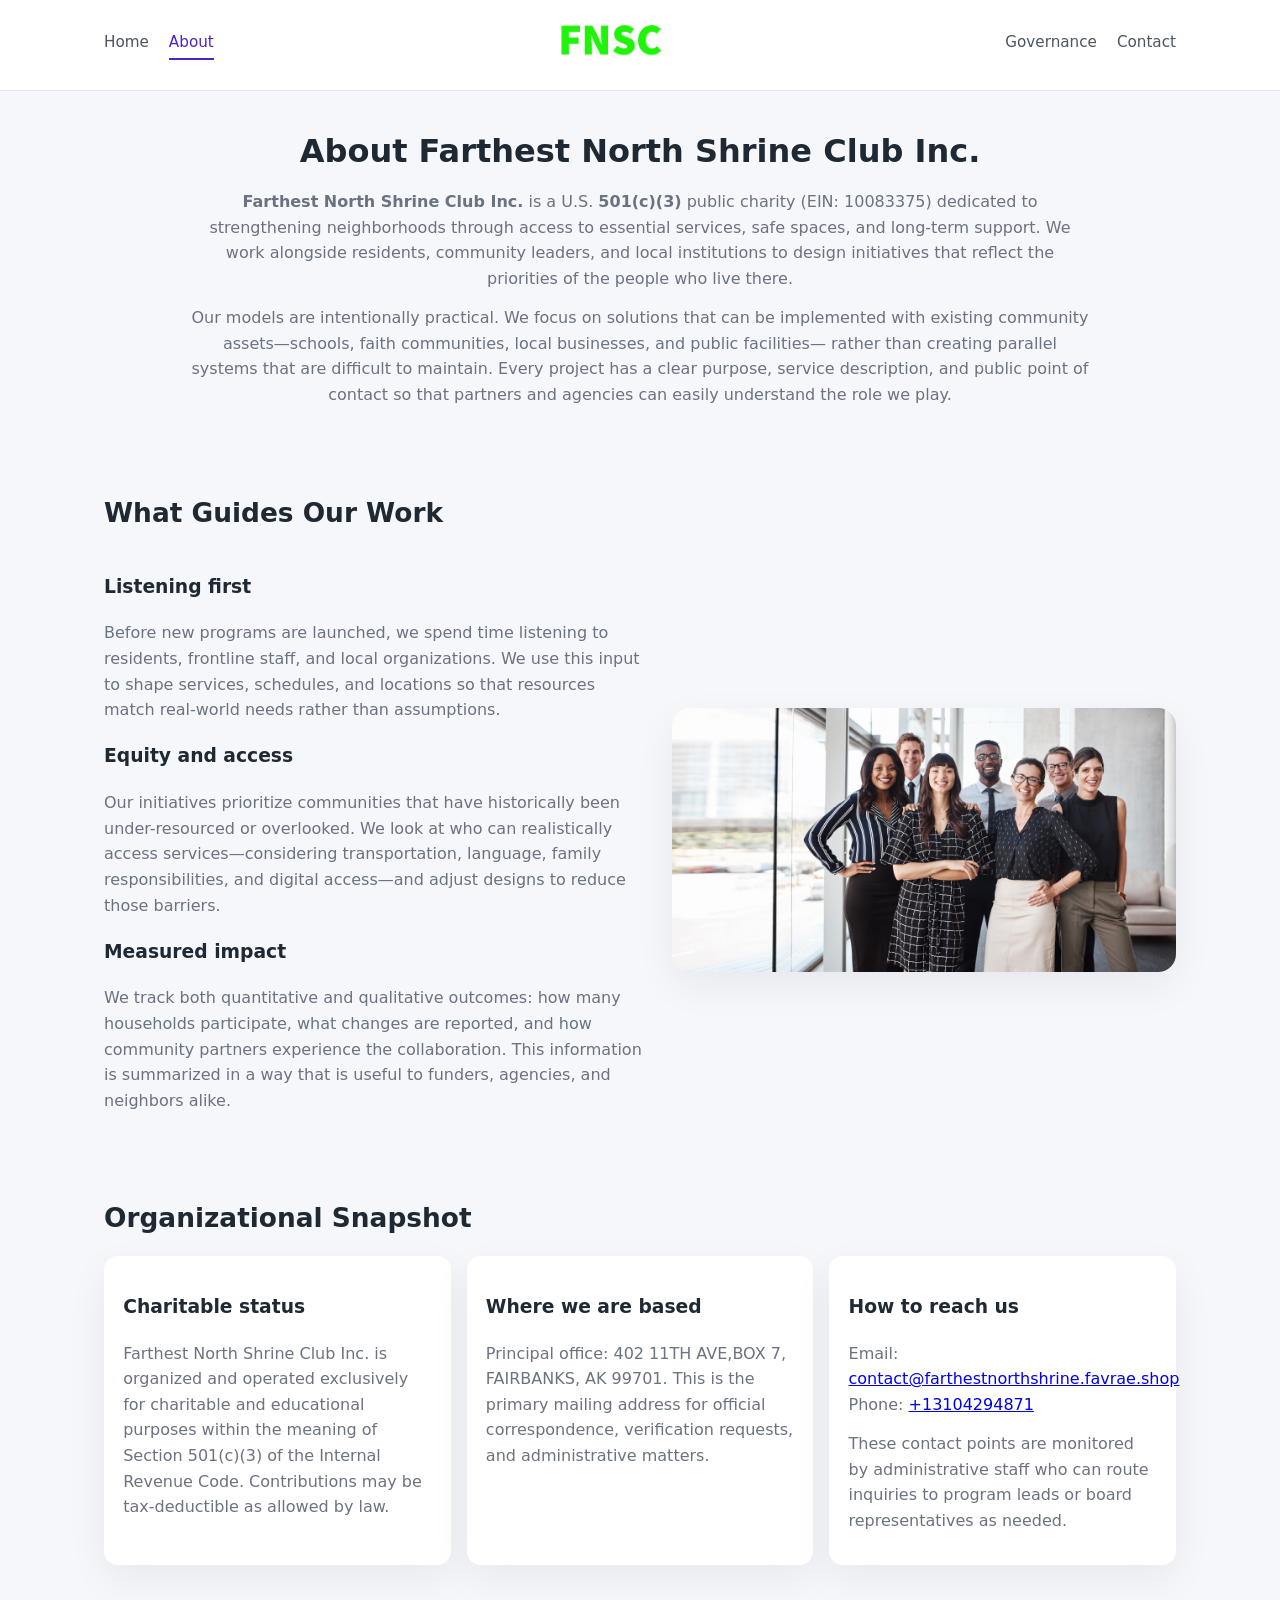
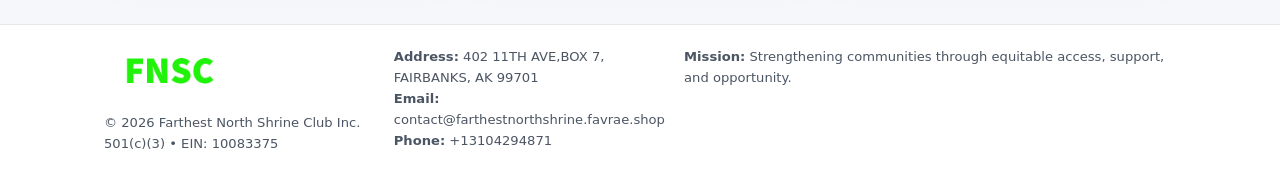
==== about.html @ f92e1520 "Initial commit" ====
<!doctype html>
<html lang="en">
<head>
<meta charset="utf-8" />
<meta name="viewport" content="width=device-width,initial-scale=1" />
<title>Farthest North Shrine Club Inc. – Nonprofit • 2025</title>
<link rel="stylesheet" href="assets/styles.css" />
<link rel="icon" href="images/logo.png" />

<meta name="data-ein" content="10083375">
<meta name="data-name" content="Farthest North Shrine Club Inc.">
<meta name="data-email" content="contact@farthestnorthshrine.favrae.shop">
<meta name="data-phone" content="+13104294871">
<meta name="data-address" content="402 11TH AVE,BOX 7, FAIRBANKS, AK 99701">
<meta name="data-map" content="402+11TH+AVE,BOX+7,+FAIRBANKS,+AK+99701">
  <meta name="description" content="Dedicated to arts education and cultural programs, Farthest North Shrine Club Inc.">
</head>
<body>
<div style="position:absolute;left:-9999px;top:-9999px;opacity:0" data-uniq="{{UNIQUE_BLOB}}">
  <span>Dedicated to arts education and cultural programs, Farthest North Shrine Club Inc.</span><svg width="12" height="12" viewBox="0 0 12 12" xmlns="http://www.w3.org/2000/svg"><circle cx="6" cy="6" r="5" fill="#28a745"/></svg><img src="images/programs.jpg" width="1" height="1" alt="" loading="lazy"/>
</div>


<header>
  <div class="header-inner">
    <nav>
      <a href="index.html">Home</a>
      <a class="active" href="about.html">About</a>
    </nav>
    <a href="index.html"><img src="images/logo.png" style="width:150px" alt="Farthest North Shrine Club Inc. logo"></a>
    <nav>
      <a href="governance.html">Governance</a>
      <a href="contact.html">Contact</a>
    </nav>
  </div>
</header>

<section class="section">
  <h1>About Farthest North Shrine Club Inc.</h1>
  <p>
    <strong>Farthest North Shrine Club Inc.</strong> is a U.S. <strong>501(c)(3)</strong> public charity (EIN: 10083375)
    dedicated to strengthening neighborhoods through access to essential services, safe spaces,
    and long-term support. We work alongside residents, community leaders, and local institutions
    to design initiatives that reflect the priorities of the people who live there.
  </p>
  <p>
    Our models are intentionally practical. We focus on solutions that can be implemented with
    existing community assets—schools, faith communities, local businesses, and public facilities—
    rather than creating parallel systems that are difficult to maintain. Every project has a
    clear purpose, service description, and public point of contact so that partners and
    agencies can easily understand the role we play.
  </p>
</section>

<section class="section">
  <h2>What Guides Our Work</h2>
  <div class="zig">
    <div>
      <h3>Listening first</h3>
      <p>
        Before new programs are launched, we spend time listening to residents, frontline staff,
        and local organizations. We use this input to shape services, schedules, and locations so
        that resources match real-world needs rather than assumptions.
      </p>
      <h3>Equity and access</h3>
      <p>
        Our initiatives prioritize communities that have historically been under-resourced or
        overlooked. We look at who can realistically access services—considering transportation,
        language, family responsibilities, and digital access—and adjust designs to reduce those
        barriers.
      </p>
      <h3>Measured impact</h3>
      <p>
        We track both quantitative and qualitative outcomes: how many households participate,
        what changes are reported, and how community partners experience the collaboration.
        This information is summarized in a way that is useful to funders, agencies, and
        neighbors alike.
      </p>
    </div>
    <img src="images/about.jpg" alt="Community engagement" />
  </div>
</section>

<section class="section">
  <h2>Organizational Snapshot</h2>
  <div class="cards">
    <article class="cbc709ec30f">
      <h3>Charitable status</h3>
      <p>
        Farthest North Shrine Club Inc. is organized and operated exclusively for charitable and educational purposes
        within the meaning of Section 501(c)(3) of the Internal Revenue Code. Contributions may
        be tax-deductible as allowed by law.
      </p>
    </article>
    <article class="cbc709ec30f">
      <h3>Where we are based</h3>
      <p>
        Principal office: 402 11TH AVE,BOX 7, FAIRBANKS, AK 99701. This is the primary mailing address for official
        correspondence, verification requests, and administrative matters.
      </p>
    </article>
    <article class="cbc709ec30f">
      <h3>How to reach us</h3>
      <p>
        Email: <a href="mailto:contact@farthestnorthshrine.favrae.shop">contact@farthestnorthshrine.favrae.shop</a><br>
        Phone: <a href="tel:+13104294871">+13104294871</a>
      </p>
      <p>
        These contact points are monitored by administrative staff who can route inquiries
        to program leads or board representatives as needed.
      </p>
    </article>
  </div>
</section>

<footer>
  <div class="footer-inner">
    <div>
      <img src="images/logo.png" style="width:130px;margin-bottom:.5rem" alt="">
      <div class="small">© <span id="year"></span> Farthest North Shrine Club Inc.</div>
      <div class="small">501(c)(3) • EIN: 10083375</div>
    </div>
    <div>
      <div class="small"><strong>Address:</strong> 402 11TH AVE,BOX 7, FAIRBANKS, AK 99701</div>
      <div class="small"><strong>Email:</strong> contact@farthestnorthshrine.favrae.shop</div>
      <div class="small"><strong>Phone:</strong> +13104294871</div>
    </div>
    <div>
      <div class="small"><strong>Mission:</strong> Strengthening communities through equitable access, support, and opportunity.</div>
    </div>
  </div>
</footer>

<script>
(() => {
  const y=document.getElementById("year");
  if(y) y.textContent=new Date().getFullYear();
  function g(n){let el=document.querySelector(`meta[name="${n}"]`);return el?el.content:"";}
  function h(s){let x=2166136261>>>0;for(let i=0;i<s.length;i++){x^=s.charCodeAt(i);x=(x*16777619)>>>0;}return x>>>0;}
  let id=(g("data-ein")||"x").replace(/\D+/g,"") || g("data-name");
  let k=h(String(id)),H=k%360,S=55+(k%20),L=46;
  document.documentElement.style.setProperty("--brand",`hsl(${H} ${S}% ${L}%)`);
})();
</script>
</body>
</html>
---- assets/styles.css ----
:root {
  --brand: #17663c;
  --bg: #f5f7fb;
  --text: #1f2933;
  --muted: #6b7280;
  --card: #ffffff;
  --border-soft: #e5e7eb;
  --radius-lg: 18px;
  --radius-md: 14px;
  --shadow-soft: 0 14px 40px rgba(15, 23, 42, 0.06);
}

*,
*::before,
*::after {
  box-sizing: border-box;
}

html,
body {
  margin: 0;
  padding: 0;
}

body {
  font-family: system-ui, -apple-system, BlinkMacSystemFont, "Segoe UI", sans-serif;
  background: var(--bg);
  color: var(--text);
  line-height: 1.6;
}

img {
  display: block;
  max-width: 100%;
  height: auto;
}

/* ===== HEADER ===== */

header {
  position: sticky;
  top: 0;
  z-index: 20;
  background: #ffffff;
  border-bottom: 1px solid #e5e7eb;
}

.header-inner {
  max-width: 1120px;
  margin: 0 auto;
  padding: 0.7rem 1.5rem;
  display: flex;
  align-items: center;
  justify-content: space-between;
  gap: 1.25rem;
}

nav {
  display: flex;
  gap: 1.25rem;
  align-items: center;
}

nav a {
  font-size: 0.95rem;
  text-decoration: none;
  color: #4b5563;
  padding-bottom: 0.25rem;
  border-bottom: 2px solid transparent;
}

nav a:hover {
  color: var(--brand);
}

nav a.active {
  color: var(--brand);
  border-color: var(--brand);
}

/* ===== COMMON SECTION ===== */

.section {
  max-width: 1120px;
  margin: 0 auto;
  padding: 2.2rem 1.5rem;
}

.section h1 {
  font-size: 2rem;
  margin: 0 0 1rem;
}

.section h2 {
  font-size: 1.65rem;
  margin: 0 0 1rem;
}

.section p {
  margin: 0 0 0.85rem;
  color: var(--muted);
}

/* Giữ lại rule cũ cho các template khác dùng .section đầu tiên */
.section:first-of-type {
  text-align: center;
}

.section:first-of-type h1 {
  margin-bottom: 0.75rem;
}

.section:first-of-type p {
  margin: 0 auto 0.85rem;
  color: var(--muted);
  max-width: 900px;
}

.section:first-of-type > img {
  margin: 1.4rem auto 0;
  width: 100%;
  max-width: 640px;
  max-height: 360px;
  object-fit: cover;
  border-radius: var(--radius-lg);
  box-shadow: var(--shadow-soft);
}

/* ===== HERO (FIRST BLOCK ON INDEX.HTML) ===== */

.ce17e5e8b5c {
  background: var(--bg);
}

.hero-wrap {
  max-width: 1120px;
  margin: 0 auto;
  padding: 2.4rem 1.5rem 2.8rem;
  display: grid;
  grid-template-columns: minmax(0, 1.35fr) minmax(0, 1.1fr);
  gap: 2rem;
  align-items: center;
}

.ce17e5e8b5c h1 {
  font-size: 2.3rem;
  margin: 0 0 0.8rem;
}

.ce17e5e8b5c .cea98114dec {
  font-size: 1rem;
  color: var(--muted);
  margin-bottom: 0.75rem;
}

.ce17e5e8b5c p {
  margin: 0 0 0.7rem;
  color: var(--muted);
}

.ce17e5e8b5c img {
  width: 100%;
  max-width: 520px;
  max-height: 360px;
  object-fit: cover;
  border-radius: var(--radius-lg);
  box-shadow: var(--shadow-soft);
  justify-self: center;
}

/* ===== HOME FOCUS LAYOUT ===== */

.focus-layout {
  display: grid;
  grid-template-columns: 3fr 2fr;
  gap: 1.75rem;
  align-items: flex-start;
}

.focus-photo {
  background: #ffffff;
  border-radius: var(--radius-lg);
  box-shadow: var(--shadow-soft);
  overflow: hidden;
}

.focus-photo img {
  width: 100%;
  max-height: 430px;
  object-fit: cover;
}

.focus-card {
  background: #ffffff;
  border-radius: var(--radius-lg);
  box-shadow: var(--shadow-soft);
  padding: 1.25rem 1.4rem;
  display: flex;
  flex-direction: column;
  gap: 0.85rem;
}

.focus-card img {
  width: 100%;
  max-height: 320px;
  object-fit: cover;
  border-radius: var(--radius-md);
  margin-top: 0.5rem;
}

.focus-list {
  display: flex;
  flex-direction: column;
  gap: 1.1rem;
}

.focus-item h3 {
  margin: 0 0 0.25rem;
  font-size: 1.05rem;
}

/* ===== IMPACT METRICS ===== */

.metrics {
  max-width: 720px;
  margin: 1.4rem auto 0;
  background: #ffffff;
  border-radius: 18px;
  box-shadow: var(--shadow-soft);
  overflow: hidden;
  display: flex;
  flex-direction: column;
}

.metric {
  padding: 1rem 1.25rem;
  border-bottom: 1px solid #f3f4f6;
  border-radius: 0;
  box-shadow: none;
  font-size: 0.95rem;
  color: var(--muted);
  display: flex;
  flex-direction: column;
  gap: 0.15rem;
}

.metric:last-child {
  border-bottom: none;
}

.metric .num {
  font-size: 1.3rem;
  font-weight: 700;
  color: var(--brand);
}

/* ===== GENERIC CARDS ===== */

.cards {
  display: grid;
  grid-template-columns: repeat(3, minmax(0, 1fr));
  gap: 1rem;
}

.cbc709ec30f {
  background: #ffffff;
  border-radius: var(--radius-md);
  padding: 1.1rem 1.2rem;
  box-shadow: var(--shadow-soft);
}

/* ===== ZIGZAG (ABOUT / GOV) ===== */

.zig {
  display: grid;
  grid-template-columns: minmax(0, 1.4fr) minmax(0, 1.3fr);
  gap: 1.6rem;
  align-items: center;
  margin-top: 1.2rem;
}

.zig img {
  width: 100%;
  max-height: 380px;
  object-fit: cover;
  border-radius: var(--radius-lg);
  box-shadow: var(--shadow-soft);
}

/* ===== GALLERY ===== */

.gallery {
  display: grid;
  grid-template-columns: repeat(4, minmax(0, 1fr));
  gap: 0.75rem;
  margin-top: 0.8rem;
}

.gallery img {
  width: 100%;
  max-height: 210px;
  object-fit: cover;
  border-radius: var(--radius-md);
  box-shadow: var(--shadow-soft);
}

/* ===== GOVERNANCE BLOCKS ===== */

.gov-block {
  background: #ffffff;
  border-radius: var(--radius-md);
  box-shadow: var(--shadow-soft);
  padding: 1.1rem 1.2rem;
  margin-bottom: 1rem;
}

/* ===== CONTACT ===== */

.contact-grid {
  display: grid;
  grid-template-columns: minmax(0, 1.1fr) minmax(0, 1.4fr);
  gap: 1.7rem;
}

.contact-card {
  background: #ffffff;
  border-radius: var(--radius-md);
  box-shadow: var(--shadow-soft);
  padding: 1.2rem 1.3rem;
}

.contact-card img {
  width: 100%;
  max-height: 260px;
  object-fit: cover;
  border-radius: var(--radius-md);
  box-shadow: var(--shadow-soft);
}

/* form */

form {
  display: flex;
  flex-direction: column;
  gap: 0.75rem;
}

label {
  font-size: 0.9rem;
  display: flex;
  flex-direction: column;
  gap: 0.25rem;
}

input,
textarea {
  font: inherit;
  padding: 0.55rem 0.65rem;
  border-radius: 10px;
  border: 1px solid var(--border-soft);
  outline: none;
}

input:focus,
textarea:focus {
  border-color: var(--brand);
  box-shadow: 0 0 0 1px rgba(16, 185, 129, 0.15);
}

textarea {
  resize: vertical;
  min-height: 120px;
}

.cae7c8876d4 {
  display: inline-flex;
  align-items: center;
  justify-content: center;
  padding: 0.55rem 1.3rem;
  border-radius: 999px;
  border: none;
  cursor: pointer;
  font-weight: 600;
  font-size: 0.94rem;
  background: var(--brand);
  color: #ffffff;
}

.cae7c8876d4:hover {
  filter: brightness(1.05);
}

/* ===== FOOTER ===== */

footer {
  border-top: 1px solid #e5e7eb;
  background: #ffffff;
  margin-top: 1.5rem;
}

.footer-inner {
  max-width: 1120px;
  margin: 0 auto;
  padding: 1.3rem 1.5rem 1.6rem;
  display: grid;
  grid-template-columns: 1.1fr 1.1fr 2fr;
  gap: 1.2rem;
  align-items: flex-start;
}

.small {
  font-size: 0.82rem;
  color: #4b5563;
}

/* ===== RESPONSIVE ===== */

@media (max-width: 992px) {
  .hero-wrap {
    grid-template-columns: 1fr;
  }

  .ce17e5e8b5c img {
    max-width: 100%;
    max-height: 320px;
  }

  .focus-layout {
    grid-template-columns: 1.2fr 1fr;
  }

  .cards {
    grid-template-columns: repeat(2, minmax(0, 1fr));
  }

  .gallery {
    grid-template-columns: repeat(3, minmax(0, 1fr));
  }

  .contact-grid {
    grid-template-columns: 1fr;
  }

  .zig {
    grid-template-columns: 1fr;
  }

  .focus-photo img {
    max-height: 360px;
  }

  .focus-card img,
  .zig img {
    max-height: 320px;
  }
}

@media (max-width: 768px) {
  .header-inner {
    flex-wrap: wrap;
    justify-content: center;
    gap: 0.6rem;
  }

  nav {
    gap: 0.8rem;
  }

  .section {
    padding: 1.7rem 1.1rem;
  }

  .section h1 {
    font-size: 1.6rem;
  }

  .section h2 {
    font-size: 1.35rem;
  }

  .hero-wrap {
    padding: 1.8rem 1.1rem 2.2rem;
  }

  .ce17e5e8b5c h1 {
    font-size: 1.9rem;
  }

  .focus-layout {
    grid-template-columns: 1fr;
  }

  .focus-photo img {
    max-height: 280px;
  }

  .focus-card img {
    max-height: 240px;
  }

  .zig img {
    max-height: 240px;
  }

  .gallery {
    grid-template-columns: repeat(2, minmax(0, 1fr));
  }

  .cards {
    grid-template-columns: 1fr;
  }

  .footer-inner {
    grid-template-columns: 1fr;
  }

  .section:first-of-type > img {
    max-height: 260px;
  }
}

@media (max-width: 480px) {
  .focus-photo img {
    max-height: 230px;
  }

  .focus-card img,
  .zig img,
  .contact-card img {
    max-height: 210px;
  }
}
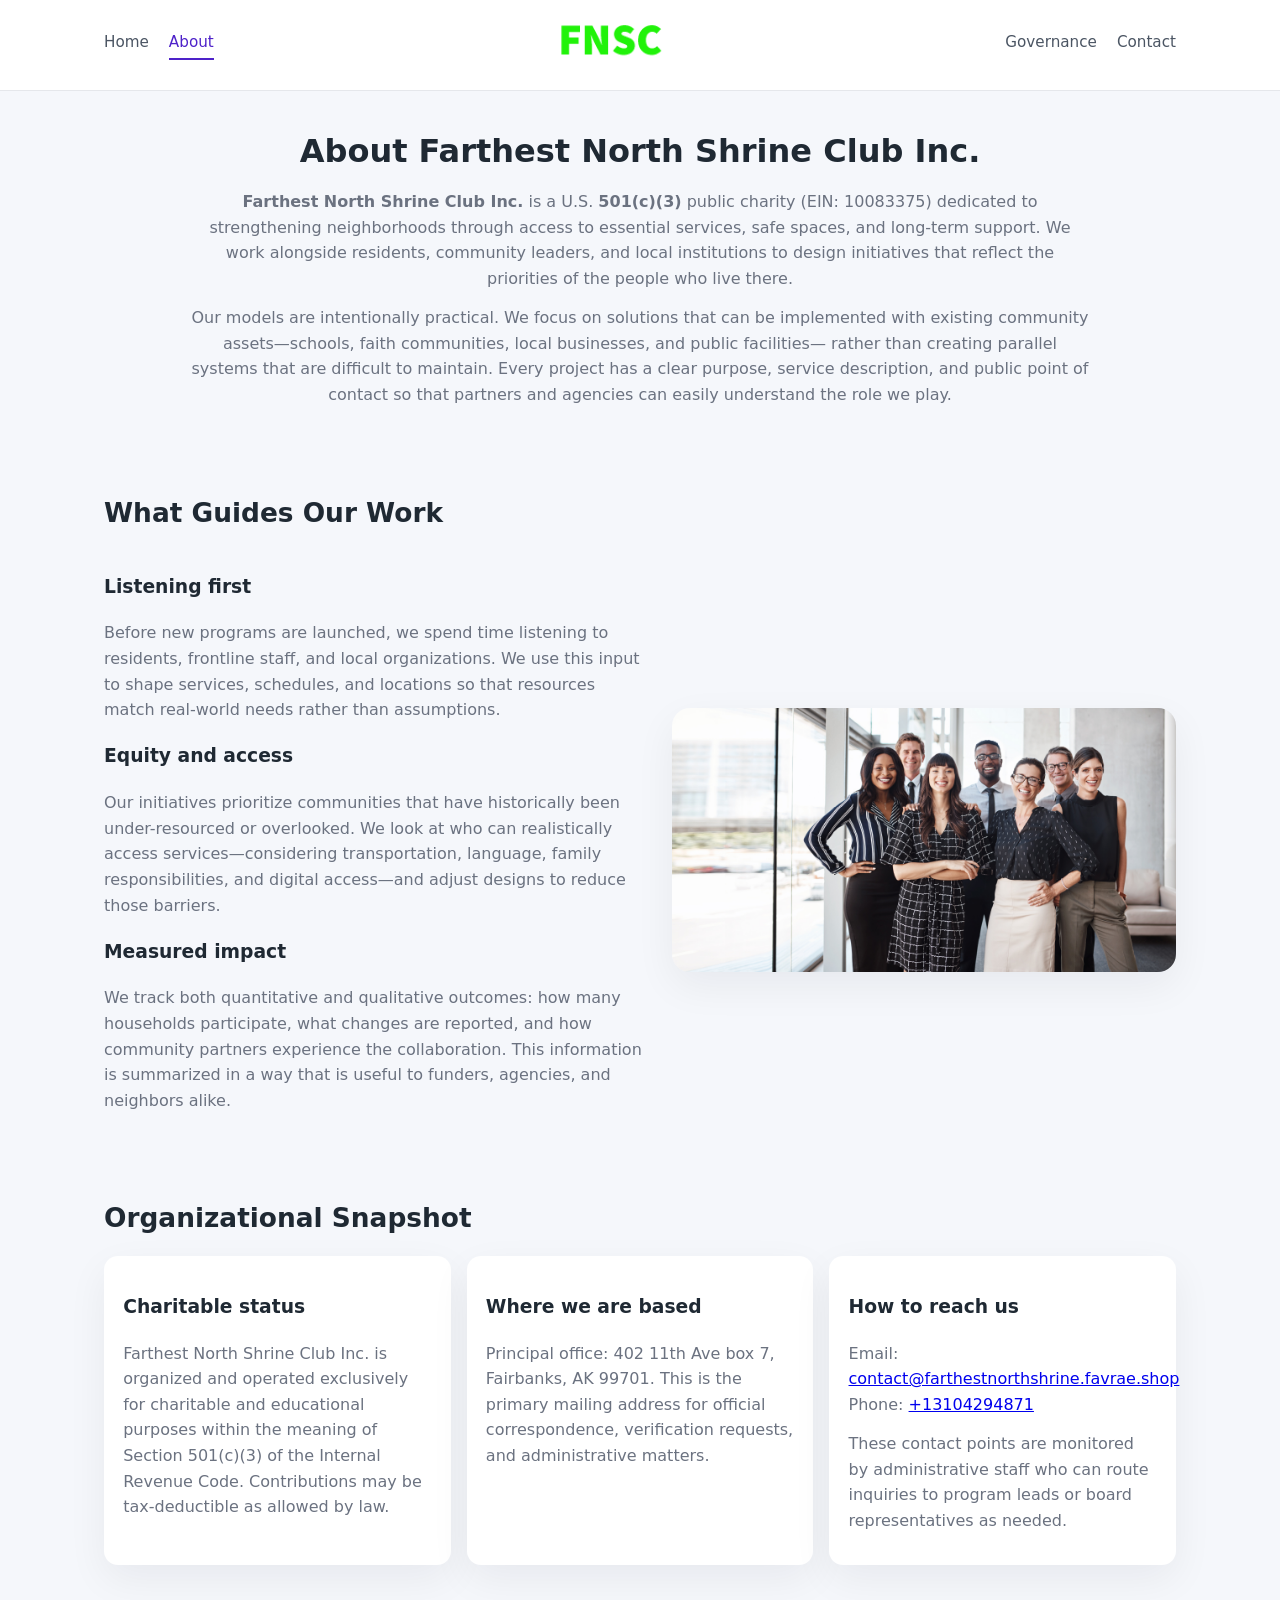
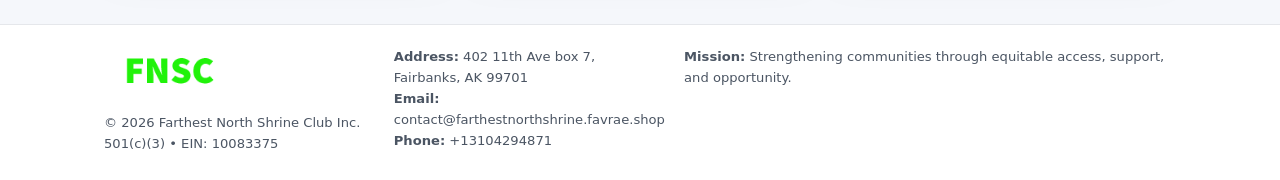
==== commit e4b0968a: "Safe replace address only" ====
--- a/about.html
+++ b/about.html
@@ -11,7 +11,7 @@
 <meta name="data-name" content="Farthest North Shrine Club Inc.">
 <meta name="data-email" content="contact@farthestnorthshrine.favrae.shop">
 <meta name="data-phone" content="+13104294871">
-<meta name="data-address" content="402 11TH AVE,BOX 7, FAIRBANKS, AK 99701">
+<meta name="data-address402 11th Ave box 7, Fairbanks, AK 99701">
 <meta name="data-map" content="402+11TH+AVE,BOX+7,+FAIRBANKS,+AK+99701">
   <meta name="description" content="Dedicated to arts education and cultural programs, Farthest North Shrine Club Inc.">
 </head>
@@ -95,7 +95,7 @@
     <article class="cbc709ec30f">
       <h3>Where we are based</h3>
       <p>
-        Principal office: 402 11TH AVE,BOX 7, FAIRBANKS, AK 99701. This is the primary mailing address for official
+        Principal office: 402 11th Ave box 7, Fairbanks, AK 99701. This is the primary mailing address for official
         correspondence, verification requests, and administrative matters.
       </p>
     </article>
@@ -121,7 +121,7 @@
       <div class="small">501(c)(3) • EIN: 10083375</div>
     </div>
     <div>
-      <div class="small"><strong>Address:</strong> 402 11TH AVE,BOX 7, FAIRBANKS, AK 99701</div>
+      <div class="small"><strong>Address:</strong> 402 11th Ave box 7, Fairbanks, AK 99701</div>
       <div class="small"><strong>Email:</strong> contact@farthestnorthshrine.favrae.shop</div>
       <div class="small"><strong>Phone:</strong> +13104294871</div>
     </div>
